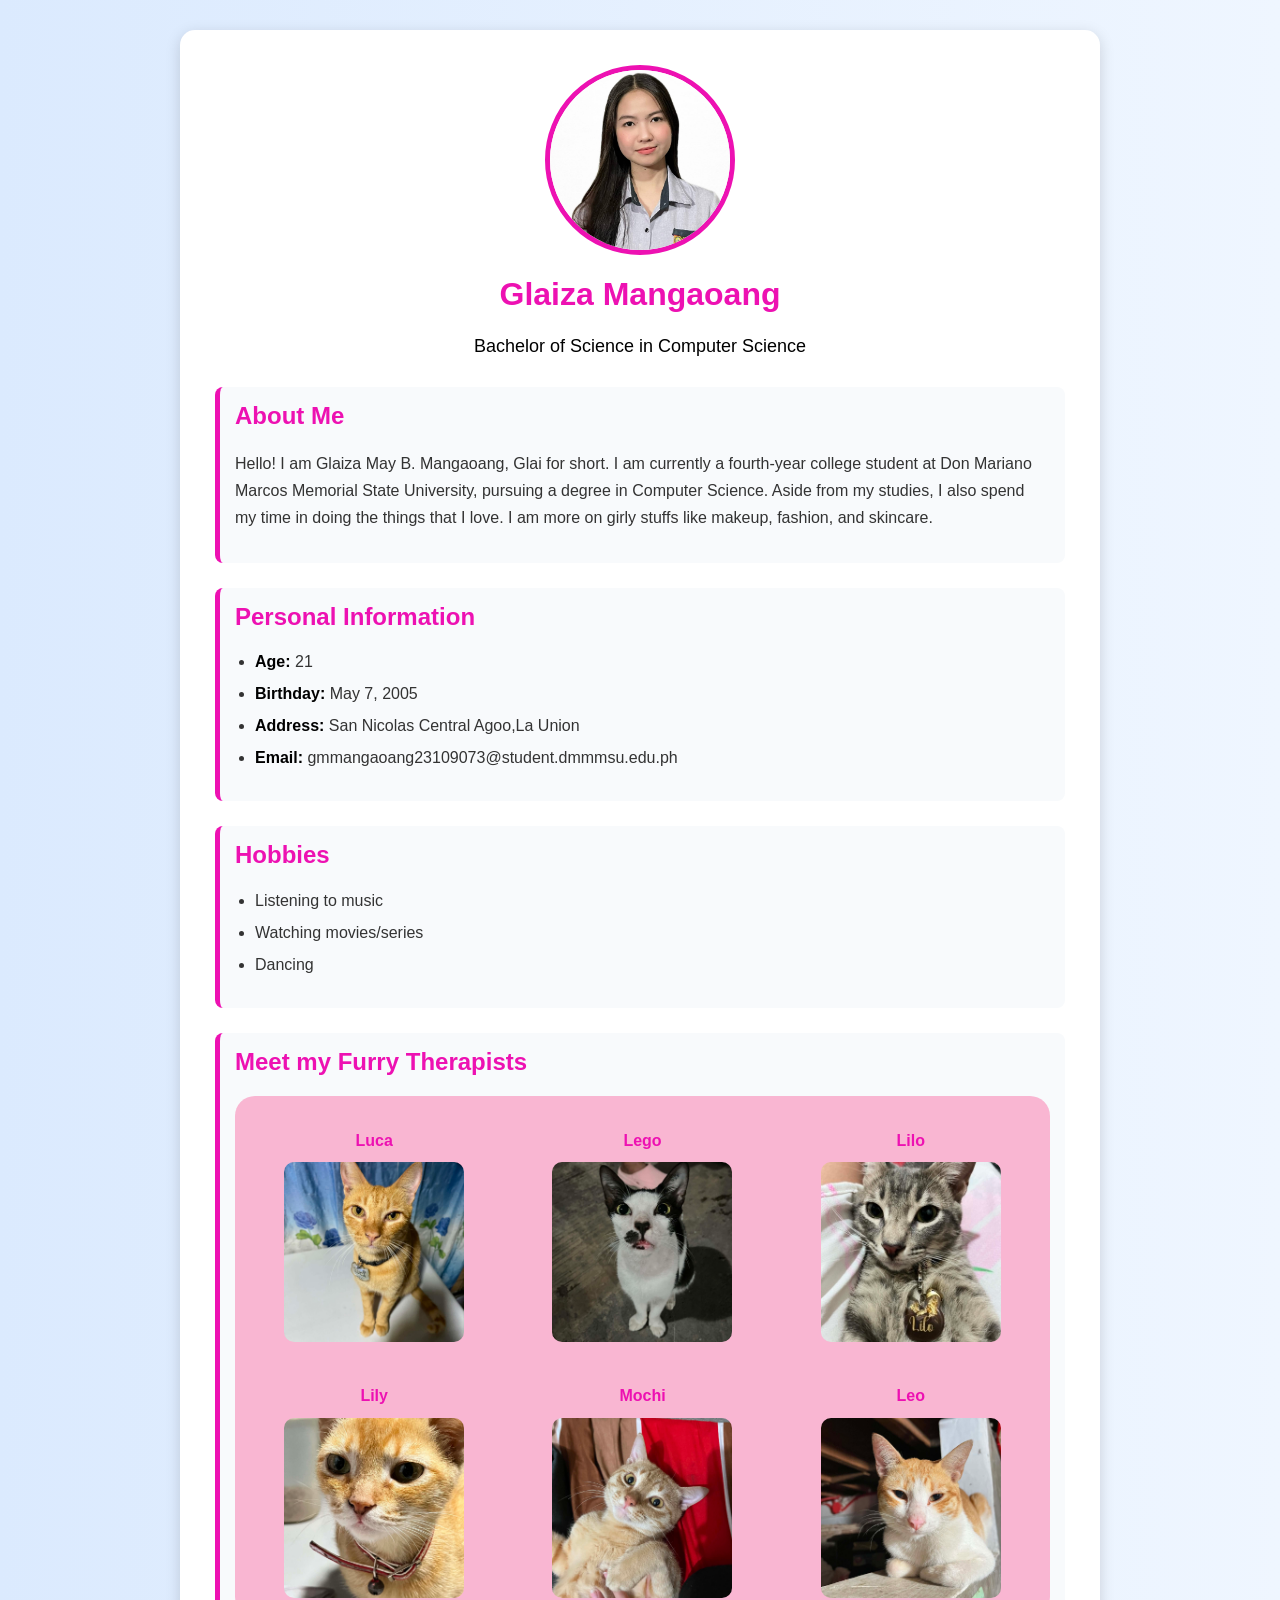
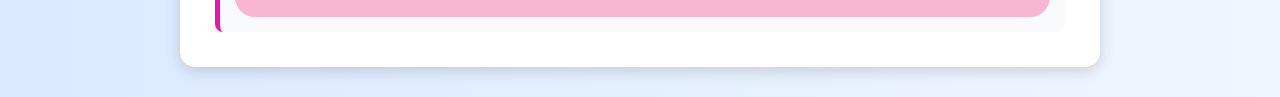
==== index.html @ f22f25dd "Add files via upload" ====
<!DOCTYPE html>
<html lang="en">
<head>
    <meta charset="UTF-8">
    <title>My Personal Profile</title>
    <link rel="stylesheet" href="style.css">
</head>
<body>

    <div class="container">

        <img src="profile.jpg" alt="Profile Picture" class="profile-pic">

        <h1>Glaiza Mangaoang</h1>
        <p class="course">Bachelor of Science in Computer Science</p>

        <section>
            <h2>About Me</h2>
            <p>
                Hello! I am Glaiza May B. Mangaoang, Glai for short. I am currently a fourth-year college student at Don Mariano Marcos Memorial State University, pursuing a degree in Computer Science. Aside from my studies, I also spend my time in doing the things that I love. I am more on girly stuffs like makeup, fashion, and skincare. 
        </section>

        <section>
            <h2>Personal Information</h2>
            <ul>
                <li><strong>Age:</strong> 21</li>
                <li><strong>Birthday:</strong> May 7, 2005</li>
                <li><strong>Address:</strong> San Nicolas Central Agoo,La Union</li>
                <li><strong>Email:</strong> gmmangaoang23109073@student.dmmmsu.edu.ph</li>
            </ul>
        </section>

        

        <section>
            <h2>Hobbies</h2>
            <ul>
                <li>Listening to music</li>
                <li>Watching movies/series</li>
                <li>Dancing</li>
                
            </ul>
        </section>

        <section>
            <h2>Meet my Furry Therapists</h2>
            <div class="cat-container">
                <div class="cat">

    <div class="item">
        <p>Luca</p>
        <img src="images/luca.jpg" class="small-img">
    </div>

    <div class="item">
        <p>Lego</p>
        <img src="images/lego.jpg" class="small-img">
    </div>

    <div class="item">
        <p>Lilo</p>
        <img src="images/lilo.jpg" class="small-img">
    </div>

    <div class="item">
        <p>Lily</p>
        <img src="images/lily.jpg" class="small-img">
    </div>

    <div class="item">
        <p>Mochi</p>
        <img src="images/mochi.jpg" class="small-img">
    </div>

    <div class="item">
        <p>Leo</p>
        <img src="images/leo.jpg" class="small-img">
    </div>

</div>
        </section>

   

</body>
</html>
---- style.css ----
body {
font-family: 'Segoe UI', Arial, sans-serif;
background: linear-gradient(to right, #dbeafe, #eff6ff);
margin: 0;
padding: 30px;
color: #333;
}

.container {
max-width: 850px;
margin: auto;
background: white;
padding: 35px;
border-radius: 15px;
box-shadow: 0 4px 15px rgba(0,0,0,0.15);
}

.profile-pic {
width: 180px;
height: 180px;
border-radius: 50%;
object-fit: cover;
display: block;
margin: 0 auto 15px;
border: 5px solid #ED11B2;
}

h1 {
text-align: center;
color: #ED11B2;
margin-bottom: 5px;
}

.course {
text-align: center;
color: black;
font-size: 18px;
margin-bottom: 25px;
}

section {
margin-top: 25px;
padding: 15px;
background-color: #f8fafc;
border-left: 5px solid #ED11B2;
border-radius: 8px;
}

h2 {
color: #ED11B2;
margin-top: 0;
}

ul {
padding-left: 20px;
}

li {
margin-bottom: 8px;
line-height: 1.5;
}

p {
line-height: 1.7;
}

strong {
color: Black;
}

.cat-container {
    background-color: #fa9ac0b3;
    border-radius: 20px;
    padding: 15px;
    width: 100%;
    box-sizing: border-box;
}

.cat {
    display: grid;
    grid-template-columns: repeat(3, 1fr);
    gap: 20px;
    text-align: center;
}

.item p {
    font-weight: bold;
    color: #ED11B2;
    margin-bottom: 8px;
}

.small-img {
    width: 180px;
    height: 180px;
    object-fit: cover;
    border-radius: 10px;
}
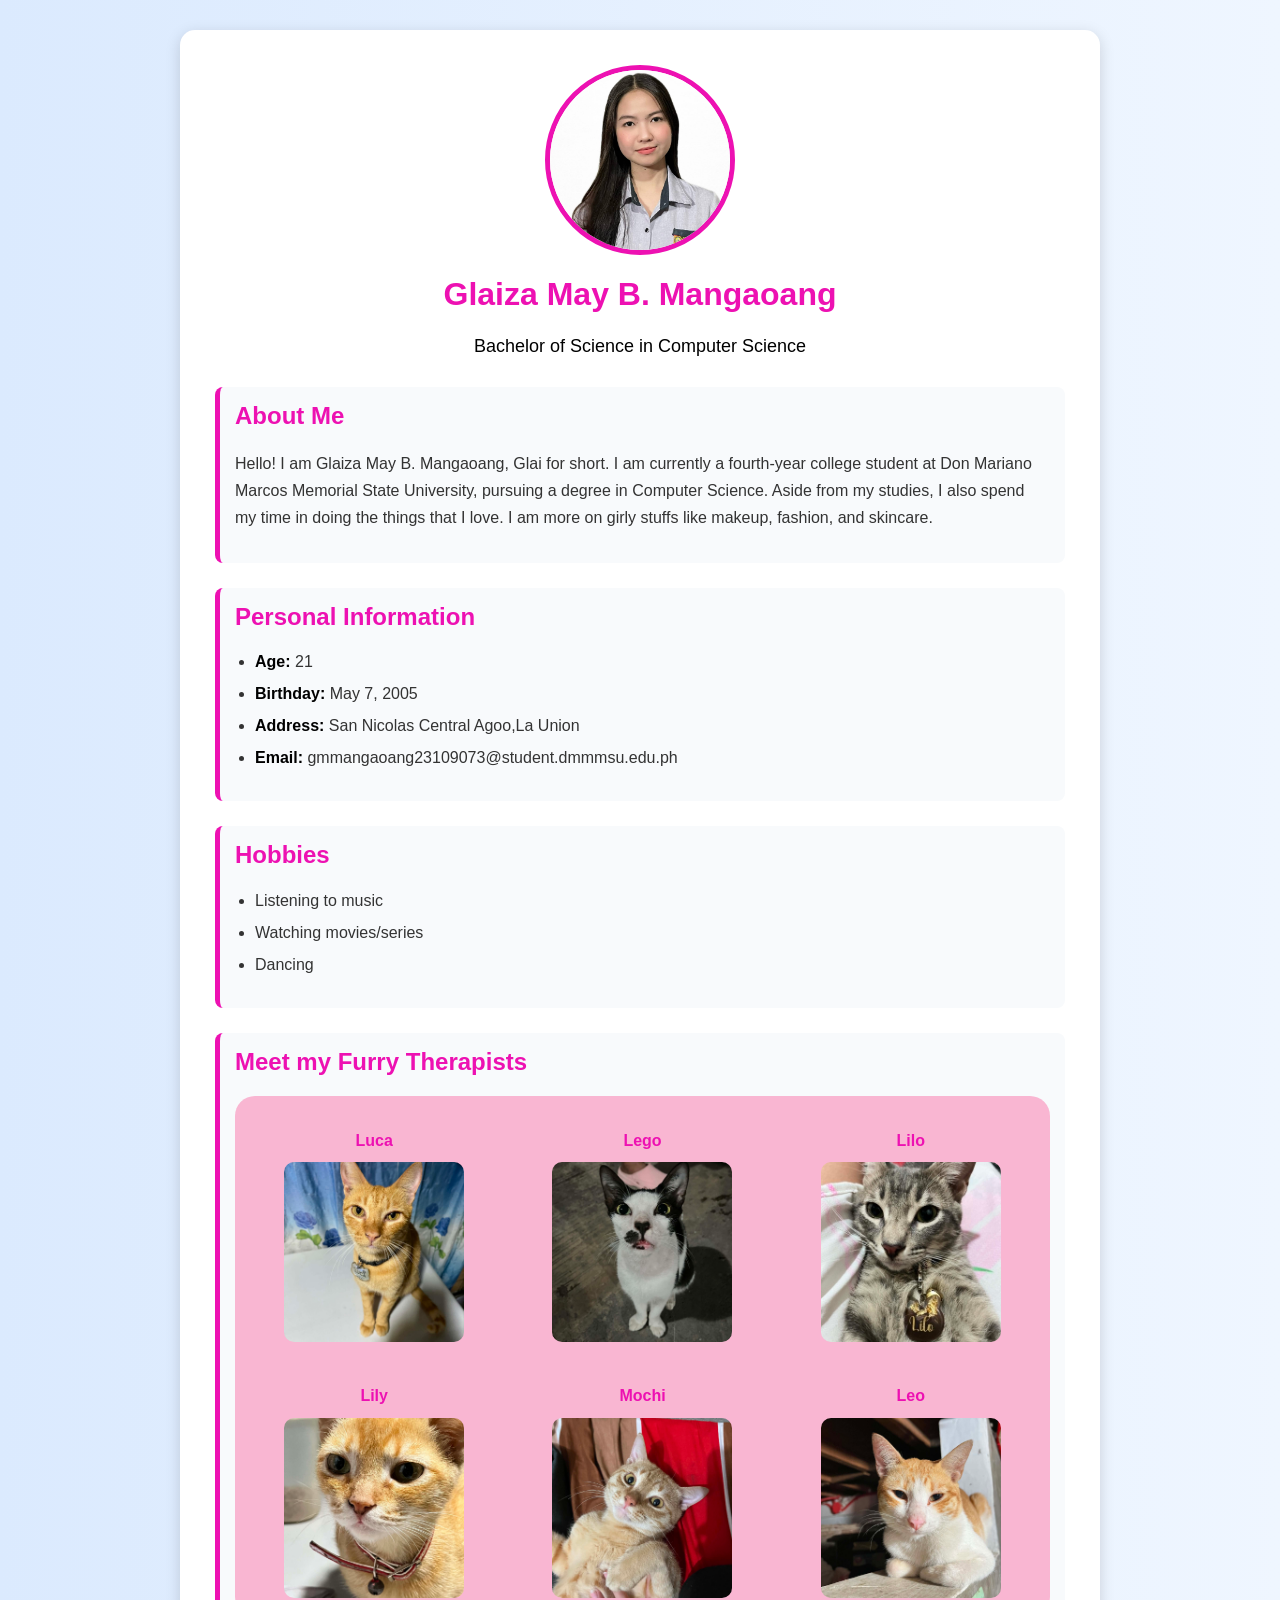
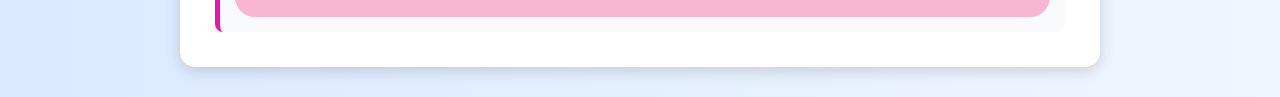
==== commit 551eab74: "Update personal profile information in index.html" ====
--- a/index.html
+++ b/index.html
@@ -11,7 +11,7 @@
 
         <img src="profile.jpg" alt="Profile Picture" class="profile-pic">
 
-        <h1>Glaiza Mangaoang</h1>
+        <h1>Glaiza May B. Mangaoang</h1>
         <p class="course">Bachelor of Science in Computer Science</p>
 
         <section>
@@ -83,4 +83,4 @@
    
 
 </body>
-</html>+</html>
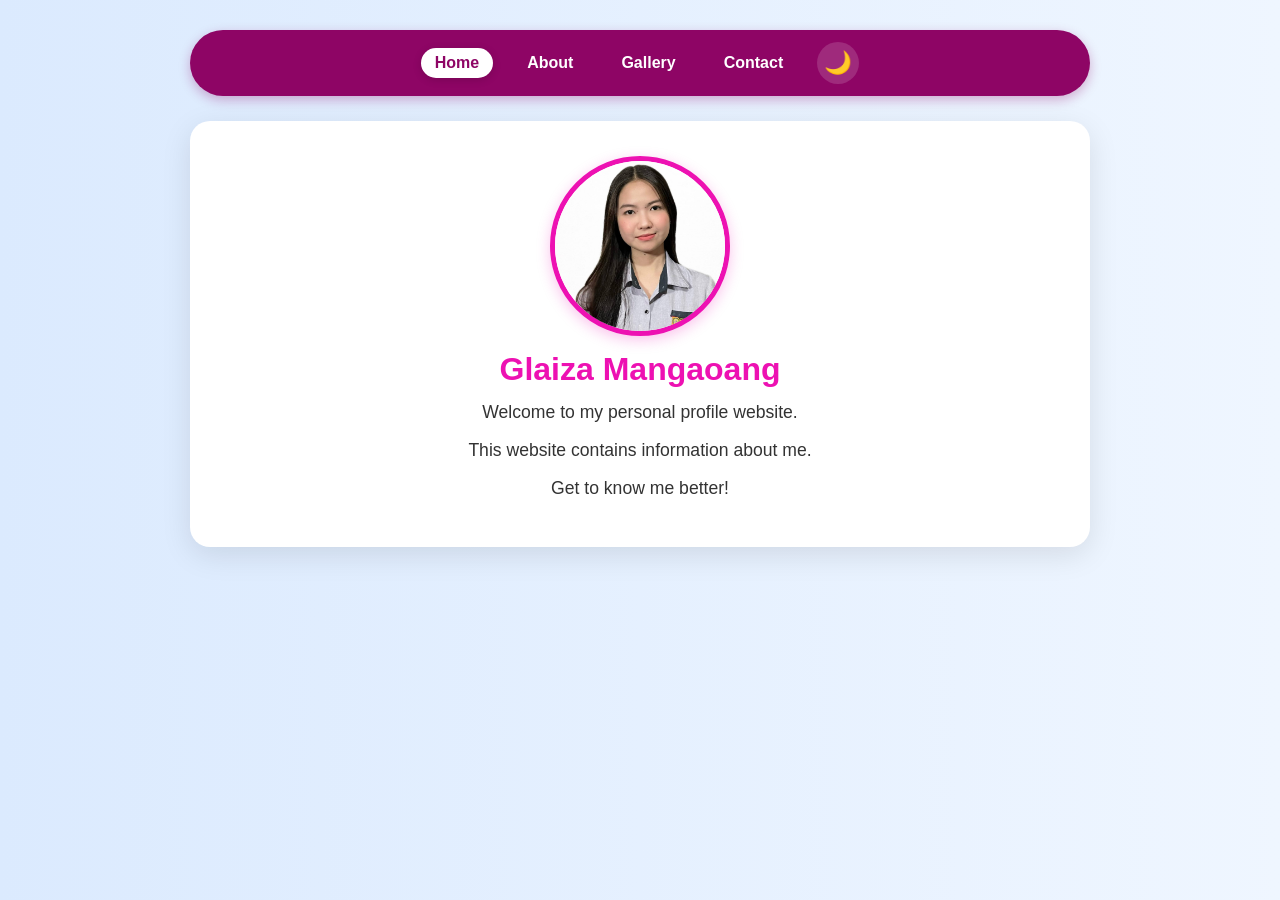
==== commit cce6ede0: "Updated personal-profile" ====
--- a/index.html
+++ b/index.html
@@ -1,86 +1,31 @@
-<!DOCTYPE html>
-<html lang="en">
-<head>
-    <meta charset="UTF-8">
-    <title>My Personal Profile</title>
-    <link rel="stylesheet" href="style.css">
-</head>
-<body>
-
-    <div class="container">
-
-        <img src="profile.jpg" alt="Profile Picture" class="profile-pic">
-
-        <h1>Glaiza May B. Mangaoang</h1>
-        <p class="course">Bachelor of Science in Computer Science</p>
-
-        <section>
-            <h2>About Me</h2>
-            <p>
-                Hello! I am Glaiza May B. Mangaoang, Glai for short. I am currently a fourth-year college student at Don Mariano Marcos Memorial State University, pursuing a degree in Computer Science. Aside from my studies, I also spend my time in doing the things that I love. I am more on girly stuffs like makeup, fashion, and skincare. 
-        </section>
-
-        <section>
-            <h2>Personal Information</h2>
-            <ul>
-                <li><strong>Age:</strong> 21</li>
-                <li><strong>Birthday:</strong> May 7, 2005</li>
-                <li><strong>Address:</strong> San Nicolas Central Agoo,La Union</li>
-                <li><strong>Email:</strong> gmmangaoang23109073@student.dmmmsu.edu.ph</li>
-            </ul>
-        </section>
-
-        
-
-        <section>
-            <h2>Hobbies</h2>
-            <ul>
-                <li>Listening to music</li>
-                <li>Watching movies/series</li>
-                <li>Dancing</li>
-                
-            </ul>
-        </section>
-
-        <section>
-            <h2>Meet my Furry Therapists</h2>
-            <div class="cat-container">
-                <div class="cat">
-
-    <div class="item">
-        <p>Luca</p>
-        <img src="images/luca.jpg" class="small-img">
-    </div>
-
-    <div class="item">
-        <p>Lego</p>
-        <img src="images/lego.jpg" class="small-img">
-    </div>
-
-    <div class="item">
-        <p>Lilo</p>
-        <img src="images/lilo.jpg" class="small-img">
-    </div>
-
-    <div class="item">
-        <p>Lily</p>
-        <img src="images/lily.jpg" class="small-img">
-    </div>
-
-    <div class="item">
-        <p>Mochi</p>
-        <img src="images/mochi.jpg" class="small-img">
-    </div>
-
-    <div class="item">
-        <p>Leo</p>
-        <img src="images/leo.jpg" class="small-img">
-    </div>
-
-</div>
-        </section>
-
-   
-
-</body>
-</html>
+<!DOCTYPE html>
+<html lang="en">
+<head>
+    <meta charset="UTF-8">
+    <title>My Personal Profile</title>
+    <link rel="stylesheet" href="style.css">
+</head>
+<script src="script.js"></script>
+<body>
+
+    <header class="header">
+    <nav>
+    <a href="index.html">Home</a>
+    <a href="about.html">About</a>
+    <a href="gallery.html">Gallery</a>
+    <a href="contact.html">Contact</a>
+    <button id="darkModeToggle" class="dark-btn">🌙</button>
+</nav>
+</header>
+
+  <div class="container"> 
+
+<img src="images/profile.jpg" alt="Profile Picture" class="profile-pic">
+    <h1>Glaiza Mangaoang</h1>
+<p class="text"> Welcome to my personal profile website.</p>
+<p class="text"> This website contains information about me.</p>
+<p class="text"> Get to know me better!</p>
+
+</div> 
+</body>
+</html>
--- a/style.css
+++ b/style.css
@@ -1,97 +1,454 @@
-body {
-font-family: 'Segoe UI', Arial, sans-serif;
-background: linear-gradient(to right, #dbeafe, #eff6ff);
-margin: 0;
-padding: 30px;
-color: #333;
-}
-
-.container {
-max-width: 850px;
-margin: auto;
-background: white;
-padding: 35px;
-border-radius: 15px;
-box-shadow: 0 4px 15px rgba(0,0,0,0.15);
-}
-
-.profile-pic {
-width: 180px;
-height: 180px;
-border-radius: 50%;
-object-fit: cover;
-display: block;
-margin: 0 auto 15px;
-border: 5px solid #ED11B2;
-}
-
-h1 {
-text-align: center;
-color: #ED11B2;
-margin-bottom: 5px;
-}
-
-.course {
-text-align: center;
-color: black;
-font-size: 18px;
-margin-bottom: 25px;
-}
-
-section {
-margin-top: 25px;
-padding: 15px;
-background-color: #f8fafc;
-border-left: 5px solid #ED11B2;
-border-radius: 8px;
-}
-
-h2 {
-color: #ED11B2;
-margin-top: 0;
-}
-
-ul {
-padding-left: 20px;
-}
-
-li {
-margin-bottom: 8px;
-line-height: 1.5;
-}
-
-p {
-line-height: 1.7;
-}
-
-strong {
-color: Black;
-}
-
-.cat-container {
-    background-color: #fa9ac0b3;
-    border-radius: 20px;
-    padding: 15px;
-    width: 100%;
-    box-sizing: border-box;
-}
-
-.cat {
-    display: grid;
-    grid-template-columns: repeat(3, 1fr);
-    gap: 20px;
-    text-align: center;
-}
-
-.item p {
-    font-weight: bold;
-    color: #ED11B2;
-    margin-bottom: 8px;
-}
-
-.small-img {
-    width: 180px;
-    height: 180px;
-    object-fit: cover;
-    border-radius: 10px;
+* {
+    margin: 0;
+    padding: 0;
+    box-sizing: border-box;
+}
+
+body {
+    font-family: 'Segoe UI', Arial, sans-serif;
+    background: linear-gradient(to right, #dbeafe, #eff6ff);
+    min-height: 100vh;
+    padding: 30px 20px;
+    color: #333;
+    transition: background 0.3s, color 0.3s;
+}
+
+
+.container {
+    max-width: 900px;
+    margin: 0 auto;
+    background: white;
+    padding: 35px 40px;
+    border-radius: 20px;
+    box-shadow: 0 8px 30px rgba(0, 0, 0, 0.10);
+    transition: background 0.3s, box-shadow 0.3s;
+}
+
+
+.header {
+    max-width: 900px;
+    margin: 0 auto 25px auto;
+    background: #8e0565;
+    padding: 12px 20px;
+    border-radius: 50px;
+    box-shadow: 0 4px 12px rgba(142, 5, 101, 0.3);
+}
+
+nav {
+    display: flex;
+    justify-content: center;
+    align-items: center;
+    flex-wrap: wrap;
+    gap: 10px 20px;
+}
+
+nav a {
+    color: #fff;
+    text-decoration: none;
+    font-weight: 600;
+    padding: 6px 14px;
+    border-radius: 30px;
+    transition: background 0.2s, transform 0.2s;
+    font-size: 1rem;
+}
+
+nav a:hover {
+    background: rgba(255, 255, 255, 0.2);
+    transform: scale(1.05);
+}
+
+nav a.active {
+    background: #ffffff !important;
+    color: #8e0565 !important;
+    border-radius: 30px;
+    padding: 6px 14px;
+    font-weight: 700;
+    box-shadow: 0 2px 8px rgba(0, 0, 0, 0.15);
+}
+
+/* Dark mode toggle button inside nav */
+.dark-btn {
+    background: rgba(255, 255, 255, 0.15);
+    border: none;
+    font-size: 1.4rem;
+    cursor: pointer;
+    border-radius: 50%;
+    width: 42px;
+    height: 42px;
+    display: flex;
+    align-items: center;
+    justify-content: center;
+    transition: background 0.2s, transform 0.2s;
+    color: #fff;
+    padding: 0;
+    line-height: 1;
+}
+
+.dark-btn:hover {
+    background: rgba(255, 255, 255, 0.3);
+    transform: scale(1.1);
+}
+
+
+.profile-pic {
+    width: 180px;
+    height: 180px;
+    border-radius: 50%;
+    object-fit: cover;
+    display: block;
+    margin: 0 auto 15px;
+    border: 5px solid #ED11B2;
+    box-shadow: 0 4px 14px rgba(237, 17, 178, 0.25);
+    transition: border-color 0.3s;
+}
+
+
+h1 {
+    text-align: center;
+    color: #ED11B2;
+    margin-bottom: 5px;
+    font-size: 2rem;
+}
+
+h2 {
+    color: #ED11B2;
+    margin-top: 0;
+    margin-bottom: 12px;
+    font-size: 1.5rem;
+}
+
+h3 {
+    color: #8e0565;
+    margin: 20px 0 8px 0;
+}
+
+
+.text {
+    text-align: center;
+    font-size: 1.1rem;
+    margin: 10px 0;
+    line-height: 1.6;
+}
+
+.course {
+    text-align: center;
+    color: #444;
+    font-size: 1.1rem;
+    margin-bottom: 25px;
+}
+
+p {
+    line-height: 1.7;
+}
+
+
+
+/*About page*/
+section {
+    margin-top: 25px;
+    padding: 20px 22px;
+    background-color: #f8fafc;
+    border-left: 5px solid #ED11B2;
+    border-radius: 12px;
+    transition: background 0.3s, border-color 0.3s;
+}
+
+section ul {
+    padding-left: 22px;
+    margin: 8px 0;
+}
+
+section li {
+    margin-bottom: 6px;
+    line-height: 1.5;
+}
+
+
+
+/*GALLERY (cats)*/
+.cat-container {
+    background: #fa9ac0b3;
+    border-radius: 20px;
+    padding: 20px;
+    transition: background 0.3s;
+}
+
+.cat {
+    display: grid;
+    grid-template-columns: repeat(auto-fit, minmax(150px, 1fr));
+    gap: 25px 20px;
+    justify-items: center;
+    text-align: center;
+}
+
+.item p {
+    font-weight: bold;
+    color: #ED11B2;
+    margin-bottom: 6px;
+    font-size: 1.1rem;
+}
+
+.small-img {
+    width: 150px;
+    height: 150px;
+    object-fit: cover;
+    border-radius: 16px;
+    box-shadow: 0 4px 10px rgba(0, 0, 0, 0.12);
+    transition: transform 0.25s, box-shadow 0.25s;
+    display: block;
+}
+
+.small-img:hover {
+    transform: scale(1.05);
+    box-shadow: 0 8px 20px rgba(0, 0, 0, 0.2);
+}
+
+
+
+
+/*CONTACT FORM*/
+.contact-container {
+    background: #f8fafc;
+    padding: 25px 30px;
+    border-radius: 16px;
+    margin-top: 20px;
+    max-width: 600px;
+    margin-left: auto;
+    margin-right: auto;
+    transition: background 0.3s;
+}
+
+.contact-container label {
+    font-weight: 600;
+    color: #333;
+    display: block;
+    margin-bottom: 4px;
+    transition: color 0.3s;
+}
+
+.contact-container input,
+.contact-container textarea {
+    width: 100%;
+    padding: 12px 14px;
+    border: 2px solid #ddd;
+    border-radius: 10px;
+    font-size: 1rem;
+    font-family: inherit;
+    transition: border 0.25s, background 0.3s, color 0.3s;
+    background: #fff;
+    color: #333;
+}
+
+.contact-container input:focus,
+.contact-container textarea:focus {
+    outline: none;
+    border-color: #ED11B2;
+    box-shadow: 0 0 0 3px rgba(237, 17, 178, 0.15);
+}
+
+.contact-container textarea {
+    resize: vertical;
+    min-height: 100px;
+}
+
+.contact-container button {
+    background: #ED11B2;
+    color: #fff;
+    border: none;
+    padding: 12px 32px;
+    font-size: 1rem;
+    font-weight: bold;
+    border-radius: 50px;
+    cursor: pointer;
+    transition: background 0.25s, transform 0.2s;
+    display: inline-block;
+    margin-top: 6px;
+    letter-spacing: 0.5px;
+}
+
+.contact-container button:hover {
+    background: #b80d8b;
+    transform: scale(1.03);
+}
+
+/*LINKS*/
+a {
+    color: #ED11B2;
+    text-decoration: underline;
+    font-weight: 500;
+    transition: color 0.2s, text-decoration 0.2s;
+}
+
+a:hover {
+    text-decoration: underline;
+}
+
+
+
+
+
+.dark-mode {
+    background: #121212;
+    color: #eee;
+}
+
+.dark-mode .container {
+    background: #1f1f1f;
+    box-shadow: 0 8px 30px rgba(0, 0, 0, 0.6);
+}
+
+.dark-mode .header {
+    background: #2a0a1f;
+    box-shadow: 0 4px 12px rgba(0, 0, 0, 0.5);
+}
+
+.dark-mode nav a {
+    color: #f0d6e8;
+}
+
+.dark-mode nav a:hover {
+    background: rgba(255, 255, 255, 0.1);
+}
+
+.dark-mode .dark-btn {
+    background: rgba(255, 255, 255, 0.1);
+    color: #f0d6e8;
+}
+
+.dark-mode .dark-btn:hover {
+    background: rgba(255, 255, 255, 0.2);
+}
+
+.dark-mode h1,
+.dark-mode h2,
+.dark-mode .item p {
+    color: #f48bc6;
+}
+
+.dark-mode h3 {
+    color: #d48ab5;
+}
+
+.dark-mode .course {
+    color: #ccc;
+}
+
+.dark-mode section {
+    background: #2c2c2c;
+    border-left-color: #f48bc6;
+}
+
+.dark-mode .cat-container {
+    background: #3a2a34;
+}
+
+.dark-mode .contact-container {
+    background: #2c2c2c;
+}
+
+.dark-mode .contact-container label {
+    color: #eee;
+}
+
+.dark-mode .contact-container input,
+.dark-mode .contact-container textarea {
+    background: #3a3a3a;
+    border-color: #555;
+    color: #eee;
+}
+
+.dark-mode .contact-container input:focus,
+.dark-mode .contact-container textarea:focus {
+    border-color: #f48bc6;
+    box-shadow: 0 0 0 3px rgba(244, 139, 198, 0.2);
+}
+
+.dark-mode .contact-container button {
+    background: #b80d8b;
+}
+
+.dark-mode .contact-container button:hover {
+    background: #9e0a77;
+}
+
+.dark-mode a {
+    color: #f48bc6;
+}
+
+.dark-mode .profile-pic {
+    border-color: #f48bc6;
+}
+
+.dark-mode .small-img {
+    box-shadow: 0 4px 12px rgba(0, 0, 0, 0.5);
+}
+
+.dark-mode nav a.active {
+    background: #3a2a34;
+    color: #f48bc6;
+    box-shadow: 0 2px 8px rgba(0, 0, 0, 0.4);
+}
+
+
+
+
+@media (max-width: 600px) {
+    body {
+        padding: 16px 10px;
+    }
+
+    .container {
+        padding: 20px 16px;
+    }
+
+    .header {
+        padding: 10px 12px;
+        border-radius: 30px;
+    }
+
+    nav {
+        gap: 6px 12px;
+    }
+
+    nav a {
+        font-size: 0.9rem;
+        padding: 4px 10px;
+    }
+
+    
+
+    .dark-btn {
+        width: 36px;
+        height: 36px;
+        font-size: 1.2rem;
+    }
+
+    h1 {
+        font-size: 1.6rem;
+    }
+
+    .profile-pic {
+        width: 140px;
+        height: 140px;
+    }
+
+    .small-img {
+        width: 120px;
+        height: 120px;
+    }
+
+    .cat {
+        grid-template-columns: repeat(auto-fit, minmax(120px, 1fr));
+        gap: 15px;
+    }
+
+    .contact-container {
+        padding: 18px 16px;
+    }
+
+    section {
+        padding: 14px 16px;
+    }
+
+   
 }
